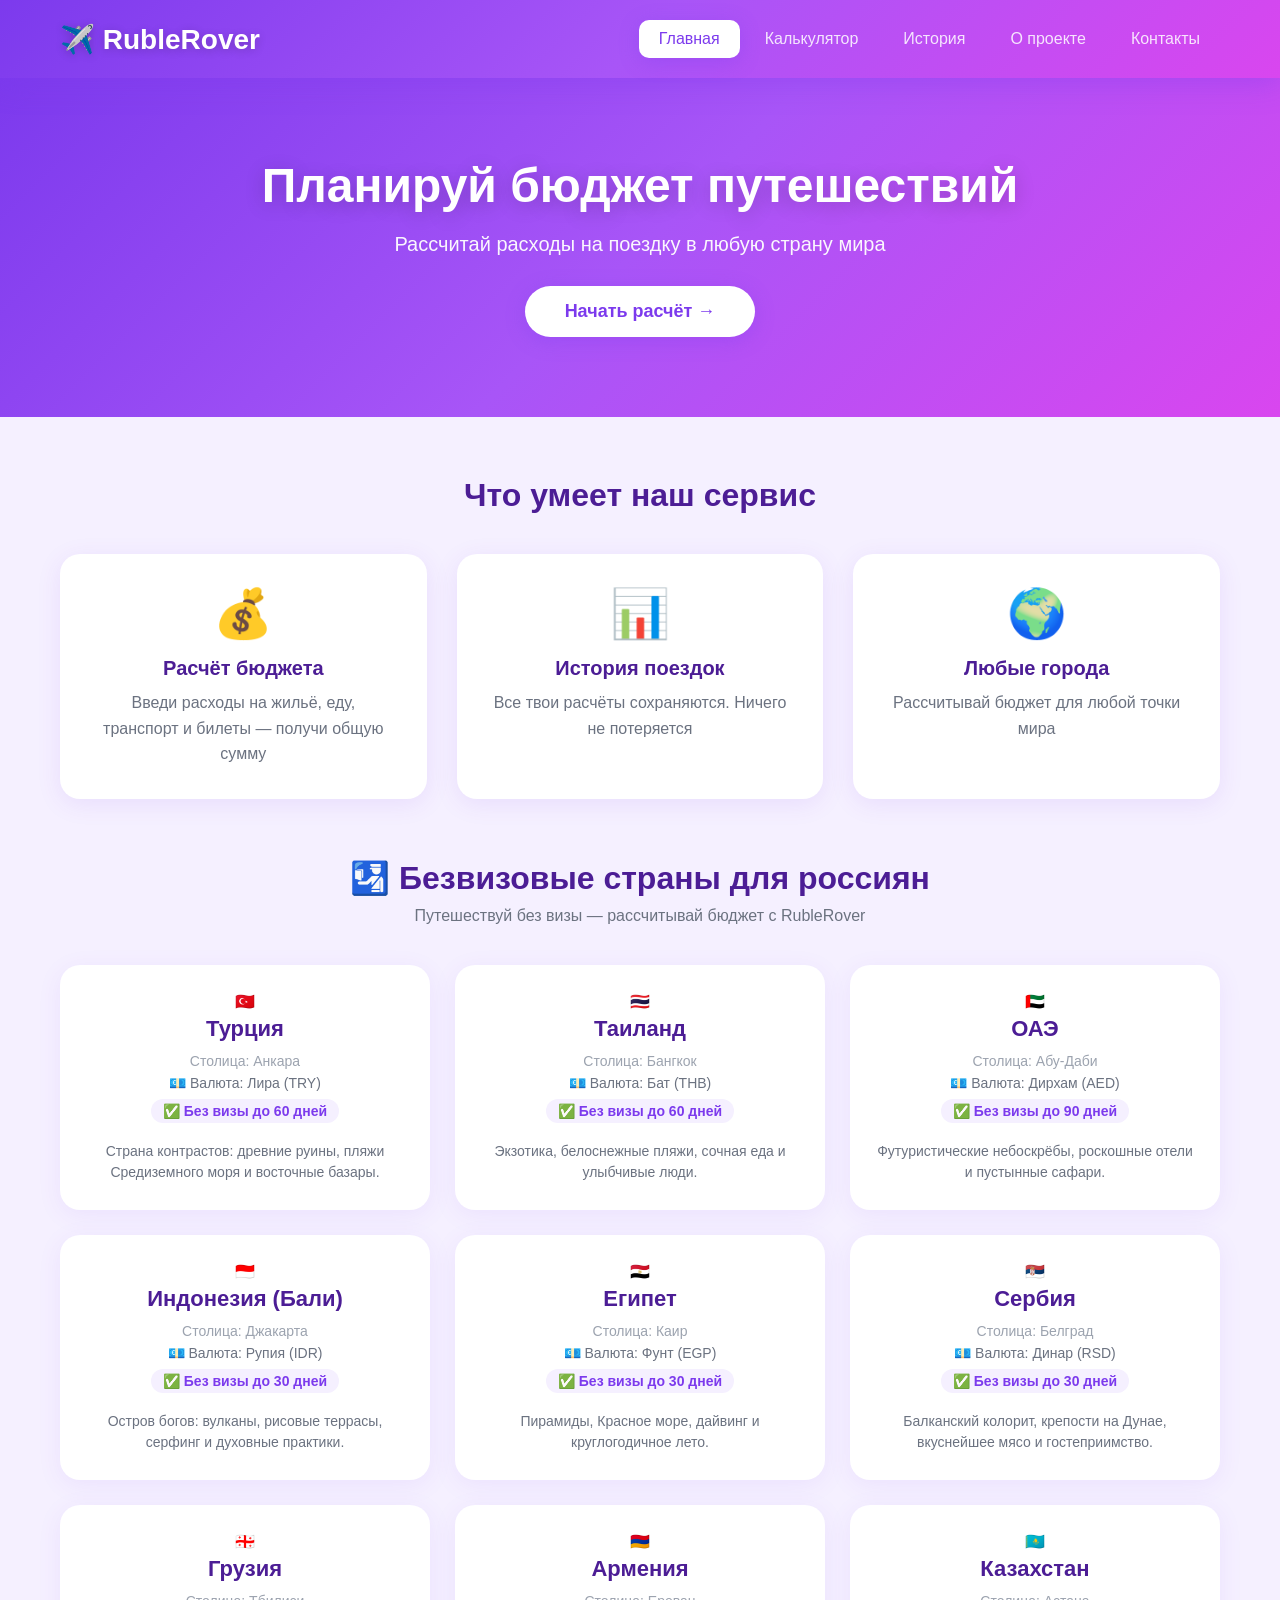
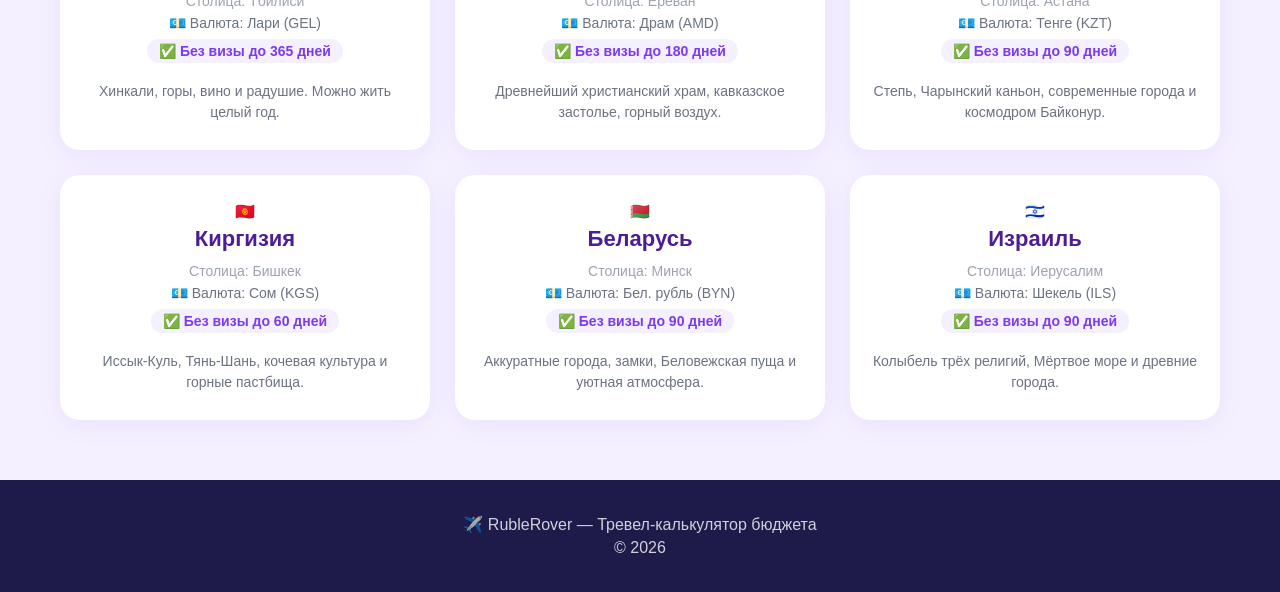
==== index.html @ 364b8bd5 "Add files via upload" ====
<!DOCTYPE html>
<html lang="ru">
<head>
    <!-- PWA -->
    <link rel="manifest" href="manifest.json">
    <meta name="theme-color" content="#7c3aed">
    <meta name="apple-mobile-web-app-capable" content="yes">
    <meta name="apple-mobile-web-app-status-bar-style" content="black-translucent">
    <link rel="apple-touch-icon" href="icon-192.png">
    <meta charset="UTF-8">
    <meta name="viewport" content="width=device-width, initial-scale=1.0">
    <title>RubleRover | Главная</title>
    <link rel="stylesheet" href="style.css">
</head>
<body>

    <!-- ===== ШАПКА ===== -->
    <header>
        <div class="header-content">
            <div class="logo">
                <h1>✈️ RubleRover</h1>
            </div>
            <nav>
                <a href="index.html" class="active">Главная</a>
                <a href="calculator.html">Калькулятор</a>
                <a href="history.html">История</a>
                <a href="about.html">О проекте</a>
                <a href="contacts.html">Контакты</a>
            </nav>
        </div>
    </header>

    <!-- ===== БАННЕР ===== -->
    <section class="banner">
        <div class="banner-content">
            <h1>Планируй бюджет путешествий</h1>
            <p>Рассчитай расходы на поездку в любую страну мира</p>
            <a href="calculator.html" class="btn-primary">Начать расчёт →</a>
        </div>
    </section>

    <!-- ===== ПРЕИМУЩЕСТВА ===== -->
    <section class="features">
        <h2>Что умеет наш сервис</h2>
        <div class="features-grid">
            <div class="feature-card">
                <div class="icon">💰</div>
                <h3>Расчёт бюджета</h3>
                <p>Введи расходы на жильё, еду, транспорт и билеты — получи общую сумму</p>
            </div>
            <div class="feature-card">
                <div class="icon">📊</div>
                <h3>История поездок</h3>
                <p>Все твои расчёты сохраняются. Ничего не потеряется</p>
            </div>
            <div class="feature-card">
                <div class="icon">🌍</div>
                <h3>Любые города</h3>
                <p>Рассчитывай бюджет для любой точки мира</p>
            </div>
        </div>
    </section>

    <!-- ===== БЕЗВИЗОВЫЕ СТРАНЫ ===== -->
    <section class="popular-countries">
        <h2>🛂 Безвизовые страны для россиян</h2>
        <p class="subtitle">Путешествуй без визы — рассчитывай бюджет с RubleRover</p>
        
        <div class="countries-grid">
            <!-- Турция -->
            <div class="country-card">
                <div class="country-flag">🇹🇷</div>
                <h3>Турция</h3>
                <p class="country-capital">Столица: Анкара</p>
                <p class="country-currency">💶 Валюта: Лира (TRY)</p>
                <p class="country-visa">✅ Без визы до 60 дней</p>
                <p class="country-desc">Страна контрастов: древние руины, пляжи Средиземного моря и восточные базары.</p>
            </div>

            <!-- Таиланд -->
            <div class="country-card">
                <div class="country-flag">🇹🇭</div>
                <h3>Таиланд</h3>
                <p class="country-capital">Столица: Бангкок</p>
                <p class="country-currency">💶 Валюта: Бат (THB)</p>
                <p class="country-visa">✅ Без визы до 60 дней</p>
                <p class="country-desc">Экзотика, белоснежные пляжи, сочная еда и улыбчивые люди.</p>
            </div>

            <!-- ОАЭ -->
            <div class="country-card">
                <div class="country-flag">🇦🇪</div>
                <h3>ОАЭ</h3>
                <p class="country-capital">Столица: Абу-Даби</p>
                <p class="country-currency">💶 Валюта: Дирхам (AED)</p>
                <p class="country-visa">✅ Без визы до 90 дней</p>
                <p class="country-desc">Футуристические небоскрёбы, роскошные отели и пустынные сафари.</p>
            </div>

            <!-- Индонезия -->
            <div class="country-card">
                <div class="country-flag">🇮🇩</div>
                <h3>Индонезия (Бали)</h3>
                <p class="country-capital">Столица: Джакарта</p>
                <p class="country-currency">💶 Валюта: Рупия (IDR)</p>
                <p class="country-visa">✅ Без визы до 30 дней</p>
                <p class="country-desc">Остров богов: вулканы, рисовые террасы, серфинг и духовные практики.</p>
            </div>

            <!-- Египет -->
            <div class="country-card">
                <div class="country-flag">🇪🇬</div>
                <h3>Египет</h3>
                <p class="country-capital">Столица: Каир</p>
                <p class="country-currency">💶 Валюта: Фунт (EGP)</p>
                <p class="country-visa">✅ Без визы до 30 дней</p>
                <p class="country-desc">Пирамиды, Красное море, дайвинг и круглогодичное лето.</p>
            </div>

            <!-- Сербия -->
            <div class="country-card">
                <div class="country-flag">🇷🇸</div>
                <h3>Сербия</h3>
                <p class="country-capital">Столица: Белград</p>
                <p class="country-currency">💶 Валюта: Динар (RSD)</p>
                <p class="country-visa">✅ Без визы до 30 дней</p>
                <p class="country-desc">Балканский колорит, крепости на Дунае, вкуснейшее мясо и гостеприимство.</p>
            </div>

            <!-- Грузия -->
            <div class="country-card">
                <div class="country-flag">🇬🇪</div>
                <h3>Грузия</h3>
                <p class="country-capital">Столица: Тбилиси</p>
                <p class="country-currency">💶 Валюта: Лари (GEL)</p>
                <p class="country-visa">✅ Без визы до 365 дней</p>
                <p class="country-desc">Хинкали, горы, вино и радушие. Можно жить целый год.</p>
            </div>

            <!-- Армения -->
            <div class="country-card">
                <div class="country-flag">🇦🇲</div>
                <h3>Армения</h3>
                <p class="country-capital">Столица: Ереван</p>
                <p class="country-currency">💶 Валюта: Драм (AMD)</p>
                <p class="country-visa">✅ Без визы до 180 дней</p>
                <p class="country-desc">Древнейший христианский храм, кавказское застолье, горный воздух.</p>
            </div>

            <!-- Казахстан -->
            <div class="country-card">
                <div class="country-flag">🇰🇿</div>
                <h3>Казахстан</h3>
                <p class="country-capital">Столица: Астана</p>
                <p class="country-currency">💶 Валюта: Тенге (KZT)</p>
                <p class="country-visa">✅ Без визы до 90 дней</p>
                <p class="country-desc">Степь, Чарынский каньон, современные города и космодром Байконур.</p>
            </div>

            <!-- Киргизия -->
            <div class="country-card">
                <div class="country-flag">🇰🇬</div>
                <h3>Киргизия</h3>
                <p class="country-capital">Столица: Бишкек</p>
                <p class="country-currency">💶 Валюта: Сом (KGS)</p>
                <p class="country-visa">✅ Без визы до 60 дней</p>
                <p class="country-desc">Иссык-Куль, Тянь-Шань, кочевая культура и горные пастбища.</p>
            </div>

            <!-- Беларусь -->
            <div class="country-card">
                <div class="country-flag">🇧🇾</div>
                <h3>Беларусь</h3>
                <p class="country-capital">Столица: Минск</p>
                <p class="country-currency">💶 Валюта: Бел. рубль (BYN)</p>
                <p class="country-visa">✅ Без визы до 90 дней</p>
                <p class="country-desc">Аккуратные города, замки, Беловежская пуща и уютная атмосфера.</p>
            </div>

            <!-- Израиль -->
            <div class="country-card">
                <div class="country-flag">🇮🇱</div>
                <h3>Израиль</h3>
                <p class="country-capital">Столица: Иерусалим</p>
                <p class="country-currency">💶 Валюта: Шекель (ILS)</p>
                <p class="country-visa">✅ Без визы до 90 дней</p>
                <p class="country-desc">Колыбель трёх религий, Мёртвое море и древние города.</p>
            </div>
        </div>
    </section>

    <!-- ===== ПОДВАЛ ===== -->
    <footer>
        <div class="footer-content">
            <p>✈️ RubleRover — Тревел-калькулятор бюджета</p>
            <p>© 2026</p>
        </div>
    </footer>

<!-- ===== ПОДКЛЮЧЕНИЕ SERVICE WORKER ===== -->
<script>
    if ('serviceWorker' in navigator) {
        window.addEventListener('load', () => {
            navigator.serviceWorker.register('/sw.js')
                .then((registration) => {
                    console.log('✅ Service Worker зарегистрирован:', registration);
                })
                .catch((error) => {
                    console.log('❌ Ошибка регистрации Service Worker:', error);
                });
        });
    }
</script>

</body>
</html>
---- style.css ----
/* ===== ОБЩИЕ СТИЛИ ===== */
* {
    margin: 0;
    padding: 0;
    box-sizing: border-box;
}

body {
    font-family: 'Segoe UI', Arial, sans-serif;
    background: #f5f0ff;
    min-height: 100vh;
    display: flex;
    flex-direction: column;
}

/* ===== ШАПКА ===== */
header {
    background: linear-gradient(135deg, #7c3aed 0%, #a855f7 50%, #d946ef 100%);
    padding: 20px 0;
    box-shadow: 0 4px 30px rgba(124, 58, 237, 0.4);
    position: sticky;
    top: 0;
    z-index: 100;
}

.header-content {
    max-width: 1200px;
    margin: 0 auto;
    padding: 0 20px;
    display: flex;
    justify-content: space-between;
    align-items: center;
    flex-wrap: wrap;
}

.logo h1 {
    color: white;
    font-size: 28px;
    text-shadow: 0 2px 10px rgba(0, 0, 0, 0.2);
}

nav {
    display: flex;
    gap: 5px;
    flex-wrap: wrap;
}

nav a {
    color: rgba(255, 255, 255, 0.85);
    text-decoration: none;
    padding: 10px 20px;
    border-radius: 10px;
    transition: all 0.3s;
    font-weight: 500;
}

nav a:hover {
    background: rgba(255, 255, 255, 0.25);
    color: white;
    transform: translateY(-2px);
    box-shadow: 0 4px 15px rgba(255, 255, 255, 0.15);
}

nav a.active {
    background: white;
    color: #7c3aed;
    box-shadow: 0 4px 20px rgba(124, 58, 237, 0.3);
}

/* ===== БАННЕР ===== */
.banner {
    background: linear-gradient(135deg, #7c3aed 0%, #a855f7 50%, #d946ef 100%);
    padding: 80px 20px;
    text-align: center;
    color: white;
}

.banner-content {
    max-width: 800px;
    margin: 0 auto;
}

.banner h1 {
    font-size: 48px;
    margin-bottom: 20px;
    text-shadow: 0 4px 20px rgba(0, 0, 0, 0.2);
}

.banner p {
    font-size: 20px;
    margin-bottom: 30px;
    opacity: 0.95;
}

.btn-primary {
    background: white;
    color: #7c3aed;
    padding: 15px 40px;
    border-radius: 50px;
    text-decoration: none;
    font-size: 18px;
    font-weight: bold;
    transition: all 0.3s;
    display: inline-block;
    box-shadow: 0 4px 20px rgba(124, 58, 237, 0.3);
}

.btn-primary:hover {
    transform: scale(1.05);
    box-shadow: 0 10px 40px rgba(124, 58, 237, 0.5);
}

/* ===== ПРЕИМУЩЕСТВА ===== */
.features {
    max-width: 1200px;
    margin: 60px auto;
    padding: 0 20px;
}

.features h2 {
    text-align: center;
    font-size: 32px;
    color: #4c1d95;
    margin-bottom: 40px;
}

.features-grid {
    display: grid;
    grid-template-columns: repeat(3, 1fr);
    gap: 30px;
}

.feature-card {
    background: white;
    padding: 30px;
    border-radius: 20px;
    text-align: center;
    box-shadow: 0 5px 25px rgba(124, 58, 237, 0.1);
    transition: all 0.3s;
    border: 2px solid transparent;
}

.feature-card:hover {
    transform: translateY(-10px);
    box-shadow: 0 20px 50px rgba(124, 58, 237, 0.2);
    border-color: #a855f7;
}

.feature-card .icon {
    font-size: 48px;
    margin-bottom: 15px;
}

.feature-card h3 {
    font-size: 20px;
    color: #4c1d95;
    margin-bottom: 10px;
}

.feature-card p {
    color: #6b7280;
    line-height: 1.6;
}

/* ===== СТРАНЫ ===== */
.popular-countries {
    max-width: 1200px;
    margin: 0 auto 60px;
    padding: 0 20px;
}

.popular-countries h2 {
    text-align: center;
    font-size: 32px;
    color: #4c1d95;
    margin-bottom: 10px;
}

.popular-countries .subtitle {
    text-align: center;
    color: #6b7280;
    margin-bottom: 40px;
    font-size: 16px;
}

.countries-grid {
    display: grid;
    grid-template-columns: repeat(3, 1fr);
    gap: 25px;
}

.country-card {
    background: white;
    padding: 25px 20px;
    border-radius: 20px;
    text-align: center;
    box-shadow: 0 5px 25px rgba(124, 58, 237, 0.08);
    transition: all 0.3s;
    border: 2px solid transparent;
    display: flex;
    flex-direction: column;
    align-items: center;
}

.country-card:hover {
    transform: translateY(-8px);
    box-shadow: 0 20px 50px rgba(124, 58, 237, 0.15);
    border-color: #a855f7;
}

.country-flag-text {
    font-size: 28px;
    font-weight: bold;
    color: #4c1d95;
    background: #f0e6ff;
    padding: 12px 20px;
    border-radius: 15px;
    display: inline-block;
    margin-bottom: 10px;
    border: 2px solid #a855f7;
    width: 100%;
    text-align: center;
    box-sizing: border-box;
}

.country-card h3 {
    font-size: 22px;
    color: #4c1d95;
    margin: 5px 0 8px;
}

.country-card .country-capital {
    color: #9ca3af;
    font-size: 14px;
    margin: 3px 0;
}

.country-card .country-currency {
    color: #6b7280;
    font-size: 14px;
    margin: 3px 0;
    font-weight: 500;
}

.country-card .country-visa {
    color: #7c3aed;
    font-size: 14px;
    margin: 5px 0 10px;
    font-weight: bold;
    background: #f5f0ff;
    padding: 4px 12px;
    border-radius: 20px;
    display: inline-block;
    width: fit-content;
}

.country-card .country-desc {
    color: #6b7280;
    font-size: 14px;
    line-height: 1.5;
    margin-top: 8px;
}

/* ===== КОНТЕЙНЕР ДЛЯ СТРАНИЦ ===== */
.container {
    max-width: 800px;
    margin: 40px auto;
    padding: 40px;
    background: white;
    border-radius: 20px;
    box-shadow: 0 10px 50px rgba(124, 58, 237, 0.1);
    flex: 1;
}

.container h1 {
    color: #4c1d95;
    text-align: center;
    margin-bottom: 10px;
}

.container .subtitle {
    text-align: center;
    color: #6b7280;
    margin-bottom: 30px;
}

/* ===== ФОРМЫ ===== */
.form-group {
    margin-bottom: 20px;
}

label {
    display: block;
    font-weight: bold;
    color: #4c1d95;
    margin-bottom: 5px;
}

input, textarea {
    width: 100%;
    padding: 12px;
    border: 2px solid #e5e7eb;
    border-radius: 10px;
    font-size: 16px;
    transition: border 0.3s;
    font-family: inherit;
}

input:focus, textarea:focus {
    border-color: #7c3aed;
    outline: none;
    box-shadow: 0 0 0 4px rgba(124, 58, 237, 0.1);
}

textarea {
    resize: vertical;
}

.btn {
    background: linear-gradient(135deg, #7c3aed 0%, #a855f7 100%);
    color: white;
    padding: 15px 40px;
    border: none;
    border-radius: 10px;
    font-size: 18px;
    cursor: pointer;
    width: 100%;
    transition: all 0.3s;
    box-shadow: 0 4px 20px rgba(124, 58, 237, 0.3);
}

.btn:hover {
    transform: scale(1.02);
    box-shadow: 0 8px 30px rgba(124, 58, 237, 0.4);
}

/* ===== КНОПКИ ВТОРИЧНЫЕ ===== */
.btn-secondary {
    background: linear-gradient(135deg, #7c3aed 0%, #a855f7 100%);
    color: white;
    padding: 12px 30px;
    border-radius: 50px;
    text-decoration: none;
    display: inline-block;
    transition: all 0.3s;
    box-shadow: 0 4px 20px rgba(124, 58, 237, 0.3);
}

.btn-secondary:hover {
    transform: scale(1.05);
    box-shadow: 0 8px 30px rgba(124, 58, 237, 0.4);
}

.center-link {
    text-align: center;
}

/* ===== РЕЗУЛЬТАТ ===== */
.result-box {
    background: #f5f0ff;
    padding: 25px;
    border-radius: 15px;
}

.result-box h3 {
    text-align: center;
    color: #4c1d95;
    margin-bottom: 15px;
}

.result-item {
    display: flex;
    justify-content: space-between;
    padding: 10px 0;
    border-bottom: 1px solid #e5e7eb;
}

.result-item.total {
    font-size: 20px;
    font-weight: bold;
    color: #7c3aed;
    border-bottom: 3px solid #7c3aed;
    padding-top: 15px;
    margin-top: 5px;
}

/* ===== ТАБЛИЦА ИСТОРИИ ===== */
.table {
    width: 100%;
    border-collapse: collapse;
    margin-top: 10px;
    font-size: 15px;
}

.table th {
    background: linear-gradient(135deg, #7c3aed 0%, #a855f7 100%);
    color: white;
    padding: 12px;
    text-align: left;
}

.table td {
    padding: 12px;
    border-bottom: 1px solid #e5e7eb;
}

.table tr:hover {
    background: #f5f0ff;
}

/* ===== СТРАНИЦА "О ПРОЕКТЕ" ===== */
.about-content {
    line-height: 1.8;
}

.about-content h2 {
    color: #7c3aed;
    margin: 25px 0 10px;
}

.about-content p {
    color: #4b5563;
}

.about-content ul, .about-content ol {
    padding-left: 25px;
    color: #4b5563;
}

.about-content li {
    margin: 8px 0;
}

/* ===== ПОДВАЛ ===== */
footer {
    background: #1e1b4b;
    color: white;
    padding: 30px 20px;
    text-align: center;
    margin-top: auto;
}

footer p {
    margin: 5px 0;
    opacity: 0.8;
}

/* ===== АДАПТИВНОСТЬ ===== */
@media (max-width: 992px) {
    .countries-grid {
        grid-template-columns: repeat(2, 1fr);
    }
}

@media (max-width: 768px) {
    .header-content {
        flex-direction: column;
        gap: 15px;
    }
    
    nav a {
        padding: 8px 12px;
        font-size: 13px;
    }
    
    .banner h1 {
        font-size: 28px;
    }
    
    .banner p {
        font-size: 16px;
    }
    
    .features-grid {
        grid-template-columns: 1fr;
    }
    
    .countries-grid {
        grid-template-columns: 1fr;
    }
    
    .container {
        margin: 15px;
        padding: 20px;
    }
    
    .table {
        font-size: 13px;
    }
    
    .table th, .table td {
        padding: 8px;
    }
}

@media (max-width: 480px) {
    .countries-grid {
        grid-template-columns: 1fr;
    }
}
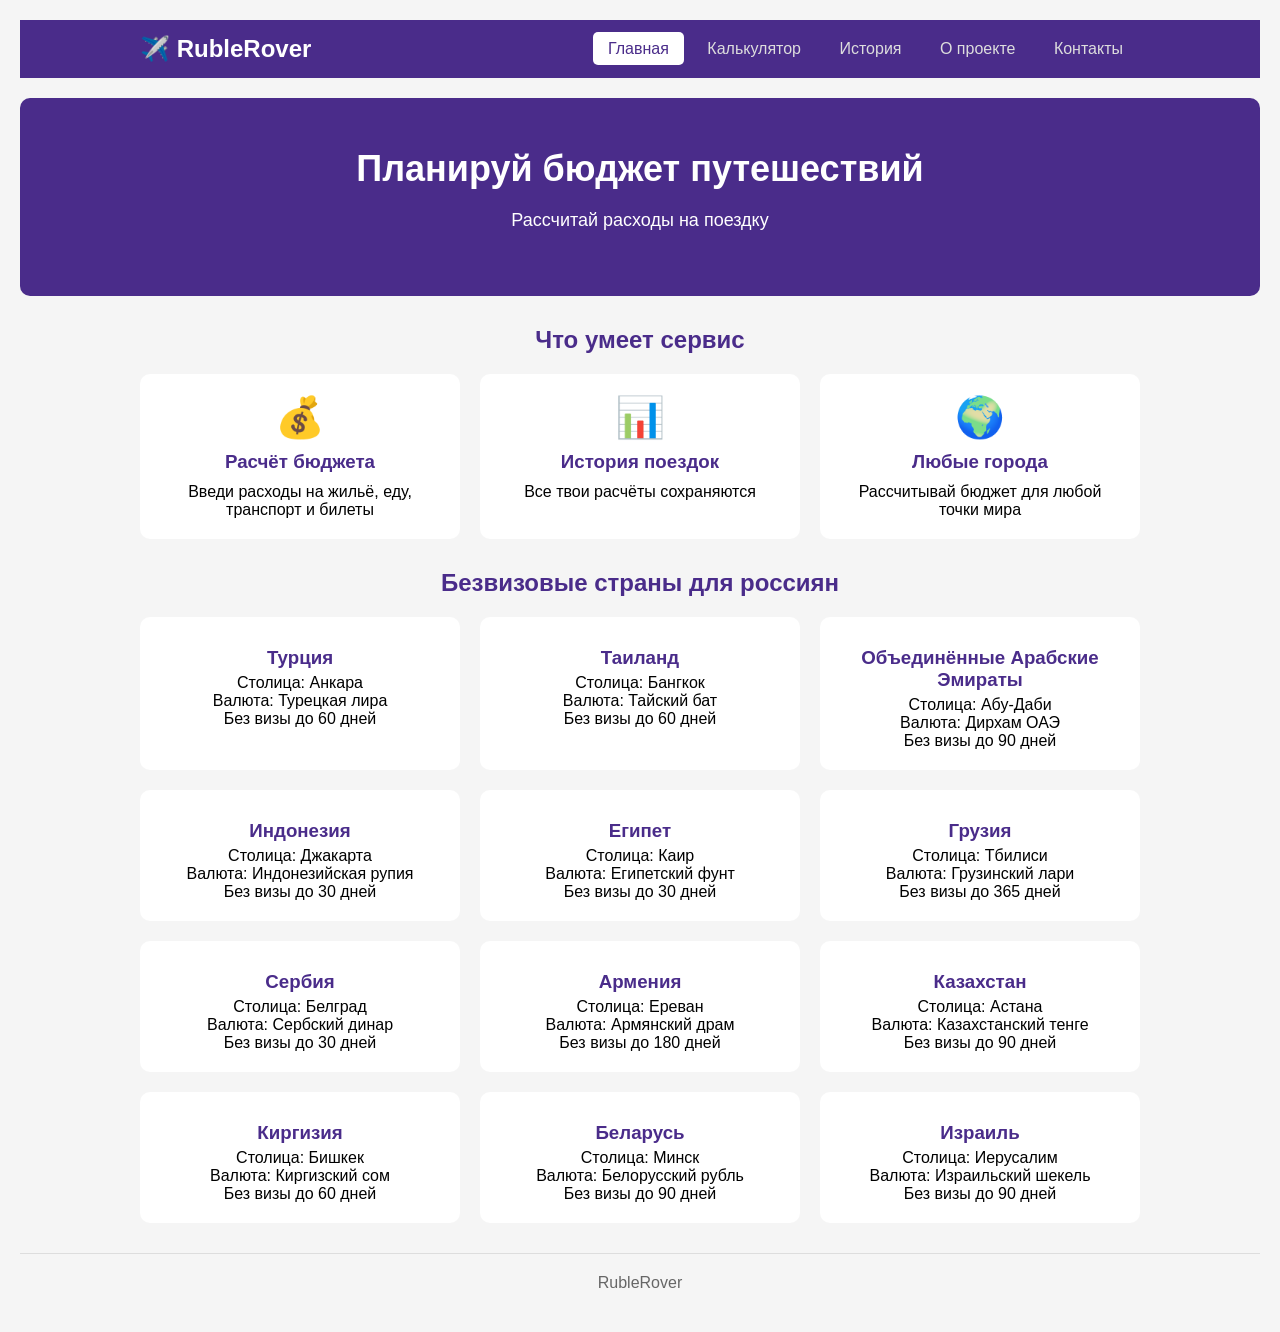
==== commit 1f9fd57b: "Add files via upload" ====
--- a/index.html
+++ b/index.html
@@ -1,25 +1,15 @@
 <!DOCTYPE html>
 <html lang="ru">
 <head>
-    <!-- PWA -->
-    <link rel="manifest" href="manifest.json">
-    <meta name="theme-color" content="#7c3aed">
-    <meta name="apple-mobile-web-app-capable" content="yes">
-    <meta name="apple-mobile-web-app-status-bar-style" content="black-translucent">
-    <link rel="apple-touch-icon" href="icon-192.png">
     <meta charset="UTF-8">
     <meta name="viewport" content="width=device-width, initial-scale=1.0">
     <title>RubleRover | Главная</title>
     <link rel="stylesheet" href="style.css">
 </head>
 <body>
-
-    <!-- ===== ШАПКА ===== -->
     <header>
         <div class="header-content">
-            <div class="logo">
-                <h1>✈️ RubleRover</h1>
-            </div>
+            <div class="logo">✈️ RubleRover</div>
             <nav>
                 <a href="index.html" class="active">Главная</a>
                 <a href="calculator.html">Калькулятор</a>
@@ -30,28 +20,23 @@
         </div>
     </header>
 
-    <!-- ===== БАННЕР ===== -->
-    <section class="banner">
-        <div class="banner-content">
-            <h1>Планируй бюджет путешествий</h1>
-            <p>Рассчитай расходы на поездку в любую страну мира</p>
-            <a href="calculator.html" class="btn-primary">Начать расчёт →</a>
-        </div>
-    </section>
+    <div class="banner">
+        <h1>Планируй бюджет путешествий</h1>
+        <p>Рассчитай расходы на поездку</p>
+    </div>
 
-    <!-- ===== ПРЕИМУЩЕСТВА ===== -->
-    <section class="features">
-        <h2>Что умеет наш сервис</h2>
+    <div class="features">
+        <h2>Что умеет сервис</h2>
         <div class="features-grid">
             <div class="feature-card">
                 <div class="icon">💰</div>
                 <h3>Расчёт бюджета</h3>
-                <p>Введи расходы на жильё, еду, транспорт и билеты — получи общую сумму</p>
+                <p>Введи расходы на жильё, еду, транспорт и билеты</p>
             </div>
             <div class="feature-card">
                 <div class="icon">📊</div>
                 <h3>История поездок</h3>
-                <p>Все твои расчёты сохраняются. Ничего не потеряется</p>
+                <p>Все твои расчёты сохраняются</p>
             </div>
             <div class="feature-card">
                 <div class="icon">🌍</div>
@@ -59,158 +44,88 @@
                 <p>Рассчитывай бюджет для любой точки мира</p>
             </div>
         </div>
-    </section>
+    </div>
 
-    <!-- ===== БЕЗВИЗОВЫЕ СТРАНЫ ===== -->
-    <section class="popular-countries">
-        <h2>🛂 Безвизовые страны для россиян</h2>
-        <p class="subtitle">Путешествуй без визы — рассчитывай бюджет с RubleRover</p>
-        
+    <div class="countries">
+        <h2>Безвизовые страны для россиян</h2>
         <div class="countries-grid">
-            <!-- Турция -->
             <div class="country-card">
-                <div class="country-flag">🇹🇷</div>
                 <h3>Турция</h3>
-                <p class="country-capital">Столица: Анкара</p>
-                <p class="country-currency">💶 Валюта: Лира (TRY)</p>
-                <p class="country-visa">✅ Без визы до 60 дней</p>
-                <p class="country-desc">Страна контрастов: древние руины, пляжи Средиземного моря и восточные базары.</p>
+                <p>Столица: Анкара</p>
+                <p>Валюта: Турецкая лира</p>
+                <p>Без визы до 60 дней</p>
             </div>
-
-            <!-- Таиланд -->
             <div class="country-card">
-                <div class="country-flag">🇹🇭</div>
                 <h3>Таиланд</h3>
-                <p class="country-capital">Столица: Бангкок</p>
-                <p class="country-currency">💶 Валюта: Бат (THB)</p>
-                <p class="country-visa">✅ Без визы до 60 дней</p>
-                <p class="country-desc">Экзотика, белоснежные пляжи, сочная еда и улыбчивые люди.</p>
+                <p>Столица: Бангкок</p>
+                <p>Валюта: Тайский бат</p>
+                <p>Без визы до 60 дней</p>
             </div>
-
-            <!-- ОАЭ -->
             <div class="country-card">
-                <div class="country-flag">🇦🇪</div>
-                <h3>ОАЭ</h3>
-                <p class="country-capital">Столица: Абу-Даби</p>
-                <p class="country-currency">💶 Валюта: Дирхам (AED)</p>
-                <p class="country-visa">✅ Без визы до 90 дней</p>
-                <p class="country-desc">Футуристические небоскрёбы, роскошные отели и пустынные сафари.</p>
+                <h3>Объединённые Арабские Эмираты</h3>
+                <p>Столица: Абу-Даби</p>
+                <p>Валюта: Дирхам ОАЭ</p>
+                <p>Без визы до 90 дней</p>
             </div>
-
-            <!-- Индонезия -->
             <div class="country-card">
-                <div class="country-flag">🇮🇩</div>
-                <h3>Индонезия (Бали)</h3>
-                <p class="country-capital">Столица: Джакарта</p>
-                <p class="country-currency">💶 Валюта: Рупия (IDR)</p>
-                <p class="country-visa">✅ Без визы до 30 дней</p>
-                <p class="country-desc">Остров богов: вулканы, рисовые террасы, серфинг и духовные практики.</p>
+                <h3>Индонезия</h3>
+                <p>Столица: Джакарта</p>
+                <p>Валюта: Индонезийская рупия</p>
+                <p>Без визы до 30 дней</p>
             </div>
-
-            <!-- Египет -->
             <div class="country-card">
-                <div class="country-flag">🇪🇬</div>
                 <h3>Египет</h3>
-                <p class="country-capital">Столица: Каир</p>
-                <p class="country-currency">💶 Валюта: Фунт (EGP)</p>
-                <p class="country-visa">✅ Без визы до 30 дней</p>
-                <p class="country-desc">Пирамиды, Красное море, дайвинг и круглогодичное лето.</p>
+                <p>Столица: Каир</p>
+                <p>Валюта: Египетский фунт</p>
+                <p>Без визы до 30 дней</p>
             </div>
-
-            <!-- Сербия -->
             <div class="country-card">
-                <div class="country-flag">🇷🇸</div>
+                <h3>Грузия</h3>
+                <p>Столица: Тбилиси</p>
+                <p>Валюта: Грузинский лари</p>
+                <p>Без визы до 365 дней</p>
+            </div>
+            <div class="country-card">
                 <h3>Сербия</h3>
-                <p class="country-capital">Столица: Белград</p>
-                <p class="country-currency">💶 Валюта: Динар (RSD)</p>
-                <p class="country-visa">✅ Без визы до 30 дней</p>
-                <p class="country-desc">Балканский колорит, крепости на Дунае, вкуснейшее мясо и гостеприимство.</p>
+                <p>Столица: Белград</p>
+                <p>Валюта: Сербский динар</p>
+                <p>Без визы до 30 дней</p>
             </div>
-
-            <!-- Грузия -->
             <div class="country-card">
-                <div class="country-flag">🇬🇪</div>
-                <h3>Грузия</h3>
-                <p class="country-capital">Столица: Тбилиси</p>
-                <p class="country-currency">💶 Валюта: Лари (GEL)</p>
-                <p class="country-visa">✅ Без визы до 365 дней</p>
-                <p class="country-desc">Хинкали, горы, вино и радушие. Можно жить целый год.</p>
+                <h3>Армения</h3>
+                <p>Столица: Ереван</p>
+                <p>Валюта: Армянский драм</p>
+                <p>Без визы до 180 дней</p>
             </div>
-
-            <!-- Армения -->
             <div class="country-card">
-                <div class="country-flag">🇦🇲</div>
-                <h3>Армения</h3>
-                <p class="country-capital">Столица: Ереван</p>
-                <p class="country-currency">💶 Валюта: Драм (AMD)</p>
-                <p class="country-visa">✅ Без визы до 180 дней</p>
-                <p class="country-desc">Древнейший христианский храм, кавказское застолье, горный воздух.</p>
+                <h3>Казахстан</h3>
+                <p>Столица: Астана</p>
+                <p>Валюта: Казахстанский тенге</p>
+                <p>Без визы до 90 дней</p>
             </div>
-
-            <!-- Казахстан -->
             <div class="country-card">
-                <div class="country-flag">🇰🇿</div>
-                <h3>Казахстан</h3>
-                <p class="country-capital">Столица: Астана</p>
-                <p class="country-currency">💶 Валюта: Тенге (KZT)</p>
-                <p class="country-visa">✅ Без визы до 90 дней</p>
-                <p class="country-desc">Степь, Чарынский каньон, современные города и космодром Байконур.</p>
+                <h3>Киргизия</h3>
+                <p>Столица: Бишкек</p>
+                <p>Валюта: Киргизский сом</p>
+                <p>Без визы до 60 дней</p>
             </div>
-
-            <!-- Киргизия -->
             <div class="country-card">
-                <div class="country-flag">🇰🇬</div>
-                <h3>Киргизия</h3>
-                <p class="country-capital">Столица: Бишкек</p>
-                <p class="country-currency">💶 Валюта: Сом (KGS)</p>
-                <p class="country-visa">✅ Без визы до 60 дней</p>
-                <p class="country-desc">Иссык-Куль, Тянь-Шань, кочевая культура и горные пастбища.</p>
+                <h3>Беларусь</h3>
+                <p>Столица: Минск</p>
+                <p>Валюта: Белорусский рубль</p>
+                <p>Без визы до 90 дней</p>
             </div>
-
-            <!-- Беларусь -->
             <div class="country-card">
-                <div class="country-flag">🇧🇾</div>
-                <h3>Беларусь</h3>
-                <p class="country-capital">Столица: Минск</p>
-                <p class="country-currency">💶 Валюта: Бел. рубль (BYN)</p>
-                <p class="country-visa">✅ Без визы до 90 дней</p>
-                <p class="country-desc">Аккуратные города, замки, Беловежская пуща и уютная атмосфера.</p>
-            </div>
-
-            <!-- Израиль -->
-            <div class="country-card">
-                <div class="country-flag">🇮🇱</div>
                 <h3>Израиль</h3>
-                <p class="country-capital">Столица: Иерусалим</p>
-                <p class="country-currency">💶 Валюта: Шекель (ILS)</p>
-                <p class="country-visa">✅ Без визы до 90 дней</p>
-                <p class="country-desc">Колыбель трёх религий, Мёртвое море и древние города.</p>
+                <p>Столица: Иерусалим</p>
+                <p>Валюта: Израильский шекель</p>
+                <p>Без визы до 90 дней</p>
             </div>
         </div>
-    </section>
+    </div>
 
-    <!-- ===== ПОДВАЛ ===== -->
     <footer>
-        <div class="footer-content">
-            <p>✈️ RubleRover — Тревел-калькулятор бюджета</p>
-            <p>© 2026</p>
-        </div>
+        <p> RubleRover</p>
     </footer>
-
-<!-- ===== ПОДКЛЮЧЕНИЕ SERVICE WORKER ===== -->
-<script>
-    if ('serviceWorker' in navigator) {
-        window.addEventListener('load', () => {
-            navigator.serviceWorker.register('/sw.js')
-                .then((registration) => {
-                    console.log('✅ Service Worker зарегистрирован:', registration);
-                })
-                .catch((error) => {
-                    console.log('❌ Ошибка регистрации Service Worker:', error);
-                });
-        });
-    }
-</script>
-
 </body>
-</html>+</html>
--- a/style.css
+++ b/style.css
@@ -1,4 +1,4 @@
-/* ===== ОБЩИЕ СТИЛИ ===== */
+/* Общие стили */
 * {
     margin: 0;
     padding: 0;
@@ -6,495 +6,262 @@
 }
 
 body {
-    font-family: 'Segoe UI', Arial, sans-serif;
-    background: #f5f0ff;
-    min-height: 100vh;
-    display: flex;
-    flex-direction: column;
-}
-
-/* ===== ШАПКА ===== */
+    font-family: Arial, sans-serif;
+    background: #f5f5f5;
+    padding: 20px;
+}
+
+/* Шапка */
 header {
-    background: linear-gradient(135deg, #7c3aed 0%, #a855f7 50%, #d946ef 100%);
-    padding: 20px 0;
-    box-shadow: 0 4px 30px rgba(124, 58, 237, 0.4);
-    position: sticky;
-    top: 0;
-    z-index: 100;
+    background: #4a2c8a;
+    padding: 15px 20px;
+    margin-bottom: 20px;
 }
 
 .header-content {
-    max-width: 1200px;
+    max-width: 1000px;
     margin: 0 auto;
-    padding: 0 20px;
     display: flex;
     justify-content: space-between;
     align-items: center;
-    flex-wrap: wrap;
-}
-
-.logo h1 {
-    color: white;
-    font-size: 28px;
-    text-shadow: 0 2px 10px rgba(0, 0, 0, 0.2);
-}
-
-nav {
-    display: flex;
-    gap: 5px;
-    flex-wrap: wrap;
+}
+
+.logo {
+    color: white;
+    font-size: 24px;
+    font-weight: bold;
 }
 
 nav a {
-    color: rgba(255, 255, 255, 0.85);
+    color: #ddd;
     text-decoration: none;
-    padding: 10px 20px;
-    border-radius: 10px;
-    transition: all 0.3s;
-    font-weight: 500;
+    padding: 8px 15px;
+    margin: 0 2px;
+}
+
+nav a.active {
+    background: white;
+    color: #4a2c8a;
+    border-radius: 5px;
 }
 
 nav a:hover {
-    background: rgba(255, 255, 255, 0.25);
-    color: white;
-    transform: translateY(-2px);
-    box-shadow: 0 4px 15px rgba(255, 255, 255, 0.15);
-}
-
-nav a.active {
-    background: white;
-    color: #7c3aed;
-    box-shadow: 0 4px 20px rgba(124, 58, 237, 0.3);
-}
-
-/* ===== БАННЕР ===== */
-.banner {
-    background: linear-gradient(135deg, #7c3aed 0%, #a855f7 50%, #d946ef 100%);
-    padding: 80px 20px;
-    text-align: center;
-    color: white;
-}
-
-.banner-content {
+    background: #6b4ab0;
+    color: white;
+    border-radius: 5px;
+}
+
+/* Контейнер */
+.container {
     max-width: 800px;
     margin: 0 auto;
+    background: white;
+    padding: 30px;
+    border-radius: 10px;
+}
+
+h1 {
+    color: #4a2c8a;
+    margin-bottom: 20px;
+}
+
+h2 {
+    color: #4a2c8a;
+    margin: 20px 0 10px;
+}
+
+/* Формы */
+.form-group {
+    margin-bottom: 15px;
+}
+
+.form-group label {
+    display: block;
+    font-weight: bold;
+    margin-bottom: 5px;
+}
+
+.form-group input,
+.form-group textarea {
+    width: 100%;
+    padding: 10px;
+    border: 1px solid #ccc;
+    border-radius: 5px;
+    font-size: 16px;
+}
+
+.btn {
+    background: #4a2c8a;
+    color: white;
+    padding: 10px 30px;
+    border: none;
+    border-radius: 5px;
+    cursor: pointer;
+    font-size: 16px;
+    text-decoration: none;
+    display: inline-block;
+}
+
+.btn:hover {
+    background: #371f6b;
+}
+
+/* Результат */
+.result-item {
+    display: flex;
+    justify-content: space-between;
+    padding: 8px 0;
+    border-bottom: 1px solid #eee;
+}
+
+.result-item.total {
+    font-weight: bold;
+    font-size: 18px;
+    border-bottom: 2px solid #4a2c8a;
+    padding-top: 10px;
+}
+
+/* Таблица */
+table {
+    width: 100%;
+    border-collapse: collapse;
+    margin: 15px 0;
+}
+
+th {
+    background: #4a2c8a;
+    color: white;
+    padding: 10px;
+    text-align: left;
+}
+
+td {
+    padding: 10px;
+    border-bottom: 1px solid #ddd;
+}
+
+tr:hover td {
+    background: #f0edf7;
+}
+
+/* Баннер */
+.banner {
+    background: #4a2c8a;
+    color: white;
+    padding: 50px 20px;
+    text-align: center;
+    border-radius: 10px;
+    margin-bottom: 30px;
 }
 
 .banner h1 {
-    font-size: 48px;
-    margin-bottom: 20px;
-    text-shadow: 0 4px 20px rgba(0, 0, 0, 0.2);
+    color: white;
+    font-size: 36px;
 }
 
 .banner p {
-    font-size: 20px;
-    margin-bottom: 30px;
-    opacity: 0.95;
-}
-
-.btn-primary {
-    background: white;
-    color: #7c3aed;
-    padding: 15px 40px;
-    border-radius: 50px;
-    text-decoration: none;
     font-size: 18px;
-    font-weight: bold;
-    transition: all 0.3s;
-    display: inline-block;
-    box-shadow: 0 4px 20px rgba(124, 58, 237, 0.3);
-}
-
-.btn-primary:hover {
-    transform: scale(1.05);
-    box-shadow: 0 10px 40px rgba(124, 58, 237, 0.5);
-}
-
-/* ===== ПРЕИМУЩЕСТВА ===== */
+    margin: 15px 0;
+}
+
+/* Особенности */
 .features {
-    max-width: 1200px;
-    margin: 60px auto;
-    padding: 0 20px;
+    max-width: 1000px;
+    margin: 0 auto 30px;
 }
 
 .features h2 {
     text-align: center;
-    font-size: 32px;
-    color: #4c1d95;
-    margin-bottom: 40px;
+    color: #4a2c8a;
 }
 
 .features-grid {
     display: grid;
     grid-template-columns: repeat(3, 1fr);
-    gap: 30px;
+    gap: 20px;
+    margin-top: 20px;
 }
 
 .feature-card {
     background: white;
-    padding: 30px;
-    border-radius: 20px;
-    text-align: center;
-    box-shadow: 0 5px 25px rgba(124, 58, 237, 0.1);
-    transition: all 0.3s;
-    border: 2px solid transparent;
-}
-
-.feature-card:hover {
-    transform: translateY(-10px);
-    box-shadow: 0 20px 50px rgba(124, 58, 237, 0.2);
-    border-color: #a855f7;
+    padding: 20px;
+    border-radius: 10px;
+    text-align: center;
 }
 
 .feature-card .icon {
-    font-size: 48px;
-    margin-bottom: 15px;
+    font-size: 40px;
 }
 
 .feature-card h3 {
-    font-size: 20px;
-    color: #4c1d95;
-    margin-bottom: 10px;
-}
-
-.feature-card p {
-    color: #6b7280;
-    line-height: 1.6;
-}
-
-/* ===== СТРАНЫ ===== */
-.popular-countries {
-    max-width: 1200px;
-    margin: 0 auto 60px;
-    padding: 0 20px;
-}
-
-.popular-countries h2 {
-    text-align: center;
-    font-size: 32px;
-    color: #4c1d95;
-    margin-bottom: 10px;
-}
-
-.popular-countries .subtitle {
-    text-align: center;
-    color: #6b7280;
-    margin-bottom: 40px;
-    font-size: 16px;
+    color: #4a2c8a;
+    margin: 10px 0;
+}
+
+/* Страны */
+.countries {
+    max-width: 1000px;
+    margin: 0 auto 30px;
+}
+
+.countries h2 {
+    text-align: center;
+    color: #4a2c8a;
 }
 
 .countries-grid {
     display: grid;
     grid-template-columns: repeat(3, 1fr);
-    gap: 25px;
+    gap: 20px;
+    margin-top: 20px;
 }
 
 .country-card {
     background: white;
-    padding: 25px 20px;
-    border-radius: 20px;
-    text-align: center;
-    box-shadow: 0 5px 25px rgba(124, 58, 237, 0.08);
-    transition: all 0.3s;
-    border: 2px solid transparent;
-    display: flex;
-    flex-direction: column;
-    align-items: center;
-}
-
-.country-card:hover {
-    transform: translateY(-8px);
-    box-shadow: 0 20px 50px rgba(124, 58, 237, 0.15);
-    border-color: #a855f7;
-}
-
-.country-flag-text {
-    font-size: 28px;
-    font-weight: bold;
-    color: #4c1d95;
-    background: #f0e6ff;
-    padding: 12px 20px;
-    border-radius: 15px;
-    display: inline-block;
-    margin-bottom: 10px;
-    border: 2px solid #a855f7;
-    width: 100%;
-    text-align: center;
-    box-sizing: border-box;
+    padding: 20px;
+    border-radius: 10px;
+    text-align: center;
+}
+
+.country-card .flag {
+    font-size: 40px;
 }
 
 .country-card h3 {
-    font-size: 22px;
-    color: #4c1d95;
-    margin: 5px 0 8px;
-}
-
-.country-card .country-capital {
-    color: #9ca3af;
-    font-size: 14px;
-    margin: 3px 0;
-}
-
-.country-card .country-currency {
-    color: #6b7280;
-    font-size: 14px;
-    margin: 3px 0;
-    font-weight: 500;
-}
-
-.country-card .country-visa {
-    color: #7c3aed;
-    font-size: 14px;
-    margin: 5px 0 10px;
-    font-weight: bold;
-    background: #f5f0ff;
-    padding: 4px 12px;
-    border-radius: 20px;
-    display: inline-block;
-    width: fit-content;
-}
-
-.country-card .country-desc {
-    color: #6b7280;
-    font-size: 14px;
-    line-height: 1.5;
-    margin-top: 8px;
-}
-
-/* ===== КОНТЕЙНЕР ДЛЯ СТРАНИЦ ===== */
-.container {
-    max-width: 800px;
-    margin: 40px auto;
-    padding: 40px;
-    background: white;
-    border-radius: 20px;
-    box-shadow: 0 10px 50px rgba(124, 58, 237, 0.1);
-    flex: 1;
-}
-
-.container h1 {
-    color: #4c1d95;
-    text-align: center;
-    margin-bottom: 10px;
-}
-
-.container .subtitle {
-    text-align: center;
-    color: #6b7280;
-    margin-bottom: 30px;
-}
-
-/* ===== ФОРМЫ ===== */
-.form-group {
-    margin-bottom: 20px;
-}
-
-label {
-    display: block;
-    font-weight: bold;
-    color: #4c1d95;
-    margin-bottom: 5px;
-}
-
-input, textarea {
-    width: 100%;
-    padding: 12px;
-    border: 2px solid #e5e7eb;
-    border-radius: 10px;
-    font-size: 16px;
-    transition: border 0.3s;
-    font-family: inherit;
-}
-
-input:focus, textarea:focus {
-    border-color: #7c3aed;
-    outline: none;
-    box-shadow: 0 0 0 4px rgba(124, 58, 237, 0.1);
-}
-
-textarea {
-    resize: vertical;
-}
-
-.btn {
-    background: linear-gradient(135deg, #7c3aed 0%, #a855f7 100%);
-    color: white;
-    padding: 15px 40px;
-    border: none;
-    border-radius: 10px;
-    font-size: 18px;
-    cursor: pointer;
-    width: 100%;
-    transition: all 0.3s;
-    box-shadow: 0 4px 20px rgba(124, 58, 237, 0.3);
-}
-
-.btn:hover {
-    transform: scale(1.02);
-    box-shadow: 0 8px 30px rgba(124, 58, 237, 0.4);
-}
-
-/* ===== КНОПКИ ВТОРИЧНЫЕ ===== */
-.btn-secondary {
-    background: linear-gradient(135deg, #7c3aed 0%, #a855f7 100%);
-    color: white;
-    padding: 12px 30px;
-    border-radius: 50px;
-    text-decoration: none;
-    display: inline-block;
-    transition: all 0.3s;
-    box-shadow: 0 4px 20px rgba(124, 58, 237, 0.3);
-}
-
-.btn-secondary:hover {
-    transform: scale(1.05);
-    box-shadow: 0 8px 30px rgba(124, 58, 237, 0.4);
-}
-
-.center-link {
-    text-align: center;
-}
-
-/* ===== РЕЗУЛЬТАТ ===== */
-.result-box {
-    background: #f5f0ff;
-    padding: 25px;
-    border-radius: 15px;
-}
-
-.result-box h3 {
-    text-align: center;
-    color: #4c1d95;
-    margin-bottom: 15px;
-}
-
-.result-item {
-    display: flex;
-    justify-content: space-between;
-    padding: 10px 0;
-    border-bottom: 1px solid #e5e7eb;
-}
-
-.result-item.total {
-    font-size: 20px;
-    font-weight: bold;
-    color: #7c3aed;
-    border-bottom: 3px solid #7c3aed;
-    padding-top: 15px;
-    margin-top: 5px;
-}
-
-/* ===== ТАБЛИЦА ИСТОРИИ ===== */
-.table {
-    width: 100%;
-    border-collapse: collapse;
-    margin-top: 10px;
-    font-size: 15px;
-}
-
-.table th {
-    background: linear-gradient(135deg, #7c3aed 0%, #a855f7 100%);
-    color: white;
-    padding: 12px;
-    text-align: left;
-}
-
-.table td {
-    padding: 12px;
-    border-bottom: 1px solid #e5e7eb;
-}
-
-.table tr:hover {
-    background: #f5f0ff;
-}
-
-/* ===== СТРАНИЦА "О ПРОЕКТЕ" ===== */
-.about-content {
-    line-height: 1.8;
-}
-
-.about-content h2 {
-    color: #7c3aed;
-    margin: 25px 0 10px;
-}
-
-.about-content p {
-    color: #4b5563;
-}
-
-.about-content ul, .about-content ol {
-    padding-left: 25px;
-    color: #4b5563;
-}
-
-.about-content li {
-    margin: 8px 0;
-}
-
-/* ===== ПОДВАЛ ===== */
+    color: #4a2c8a;
+    margin: 10px 0 5px;
+}
+
+/* Футер */
 footer {
-    background: #1e1b4b;
-    color: white;
-    padding: 30px 20px;
-    text-align: center;
-    margin-top: auto;
-}
-
-footer p {
-    margin: 5px 0;
-    opacity: 0.8;
-}
-
-/* ===== АДАПТИВНОСТЬ ===== */
-@media (max-width: 992px) {
+    text-align: center;
+    padding: 20px;
+    color: #666;
+    border-top: 1px solid #ddd;
+    margin-top: 30px;
+}
+
+/* Адаптив */
+@media (max-width: 700px) {
+    .features-grid,
     .countries-grid {
-        grid-template-columns: repeat(2, 1fr);
-    }
-}
-
-@media (max-width: 768px) {
+        grid-template-columns: 1fr 1fr;
+    }
+    
     .header-content {
         flex-direction: column;
         gap: 15px;
     }
+}
+
+@media (max-width: 480px) {
+    .features-grid,
+    .countries-grid {
+        grid-template-columns: 1fr;
+    }
     
     nav a {
-        padding: 8px 12px;
-        font-size: 13px;
-    }
-    
-    .banner h1 {
-        font-size: 28px;
-    }
-    
-    .banner p {
-        font-size: 16px;
-    }
-    
-    .features-grid {
-        grid-template-columns: 1fr;
-    }
-    
-    .countries-grid {
-        grid-template-columns: 1fr;
-    }
-    
-    .container {
-        margin: 15px;
-        padding: 20px;
-    }
-    
-    .table {
-        font-size: 13px;
-    }
-    
-    .table th, .table td {
-        padding: 8px;
-    }
-}
-
-@media (max-width: 480px) {
-    .countries-grid {
-        grid-template-columns: 1fr;
+        padding: 5px 10px;
+        font-size: 14px;
     }
 }
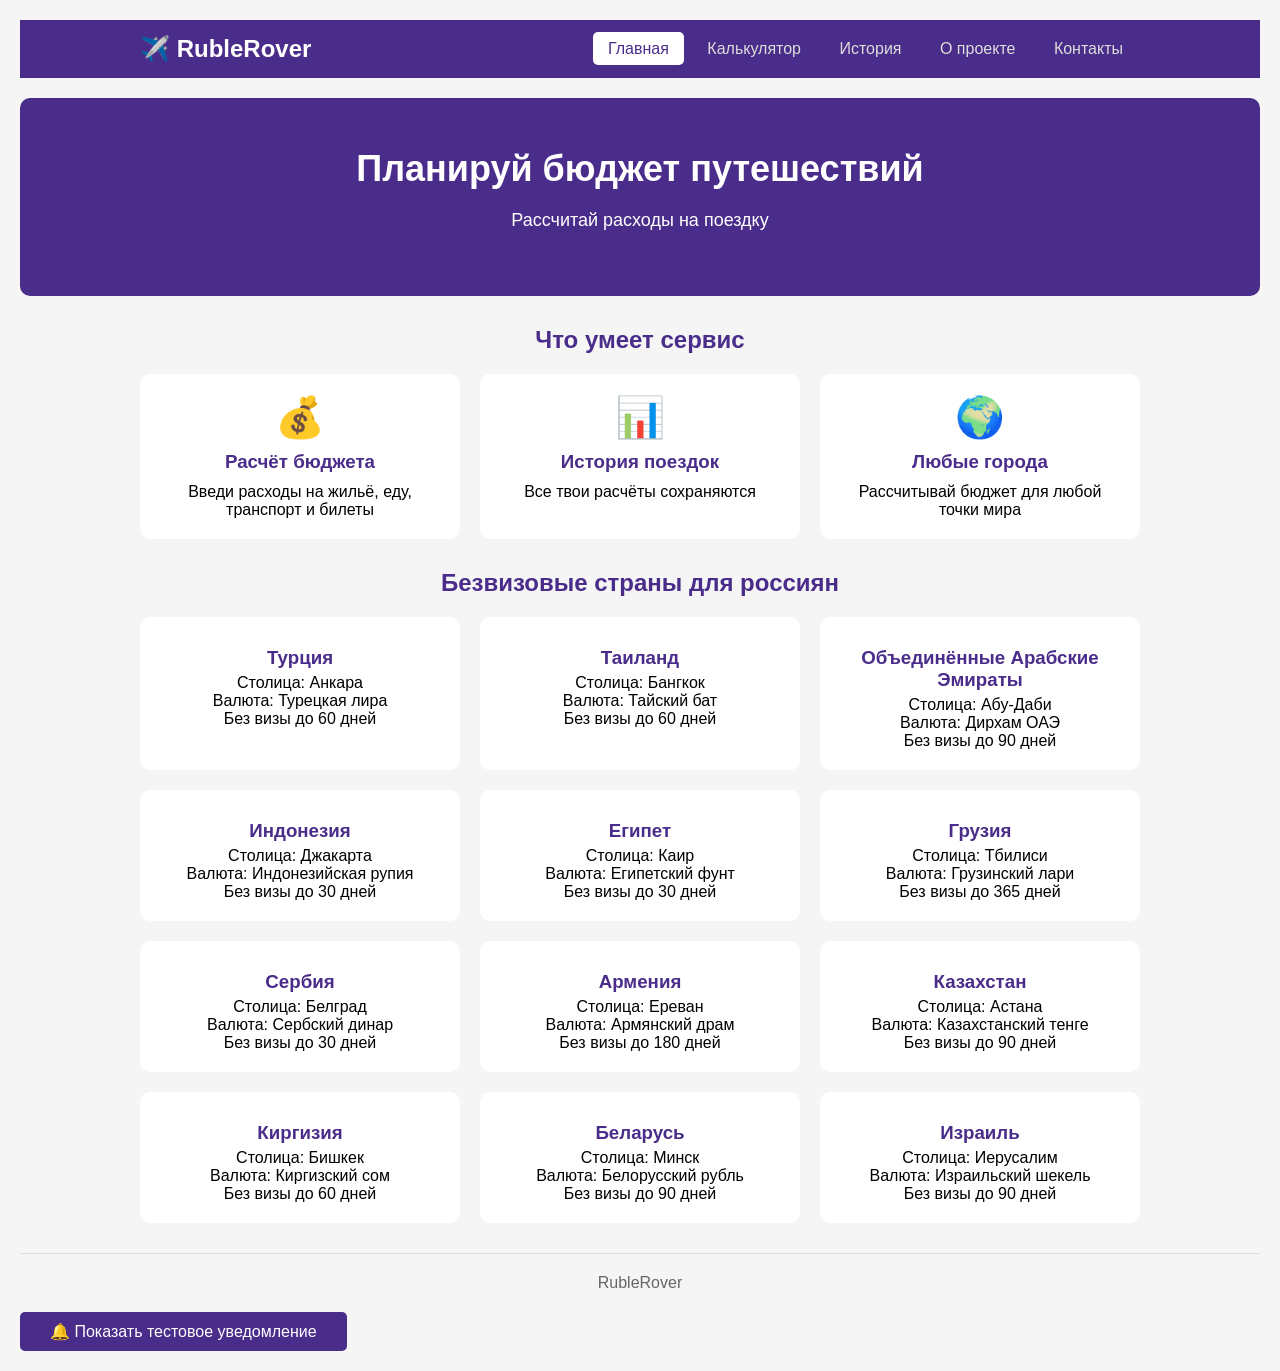
==== commit 15cfabfc: "Add files via upload" ====
--- a/index.html
+++ b/index.html
@@ -4,9 +4,14 @@
     <meta charset="UTF-8">
     <meta name="viewport" content="width=device-width, initial-scale=1.0">
     <title>RubleRover | Главная</title>
+    <link rel="manifest" href="manifest.json">
     <link rel="stylesheet" href="style.css">
 </head>
 <body>
+<!-- Кнопка установки приложения -->
+<button id="installButton" style="display:none; position:fixed; bottom:20px; right:20px; padding:14px 28px; background:#4a2c8a; color:white; border:none; border-radius:50px; font-size:16px; font-weight:bold; cursor:pointer; box-shadow:0 4px 15px rgba(74,44,138,0.4); z-index:999;">
+    📱 Установить приложение
+</button>
     <header>
         <div class="header-content">
             <div class="logo">✈️ RubleRover</div>
@@ -127,5 +132,106 @@
     <footer>
         <p> RubleRover</p>
     </footer>
+
+    <script>
+        let deferredPrompt;
+
+        window.addEventListener('beforeinstallprompt', (e) => {
+            // Предотвращаем стандартное предложение браузера
+            e.preventDefault();
+            // Сохраняем событие
+            deferredPrompt = e;
+            
+            // Показываем кнопку
+            const installBtn = document.getElementById('installButton');
+            installBtn.style.display = 'block';
+        });
+
+        // Обработчик клика по кнопке — теперь он ОТДЕЛЬНО
+        document.getElementById('installButton').addEventListener('click', async () => {
+            if (deferredPrompt) {
+                // Показываем диалог установки
+                deferredPrompt.prompt();
+                const result = await deferredPrompt.userChoice;
+                console.log('Результат:', result.outcome);
+                deferredPrompt = null;
+                // Скрываем кнопку после установки
+                document.getElementById('installButton').style.display = 'none';
+            }
+        });
+
+        // Если приложение уже установлено — скрываем кнопку
+        window.addEventListener('appinstalled', () => {
+            document.getElementById('installButton').style.display = 'none';
+        });
+    </script>
+<!-- Кнопка для теста уведомления -->
+<button id="notifyBtn" class="btn">🔔 Показать тестовое уведомление</button>
+
+<script>
+    // Функция запроса разрешения на уведомления
+    function requestNotificationPermission() {
+        if (!("Notification" in window)) {
+            alert("Этот браузер не поддерживает уведомления");
+            return;
+        }
+
+        Notification.requestPermission().then(permission => {
+            if (permission === "granted") {
+                console.log("Разрешение на уведомления получено!");
+                showNotification("✅ Уведомления включены!", "Теперь вы будете получать уведомления от RubleRover");
+            } else {
+                console.log("Разрешение на уведомления отклонено");
+            }
+        });
+    }
+
+    // Функция показа уведомления
+    function showNotification(title, body) {
+        if (!("Notification" in window) || Notification.permission !== "granted") {
+            alert("Сначала разрешите уведомления!");
+            return;
+        }
+
+        const options = {
+            body: body || "Привет от RubleRover!",
+            icon: "/icon-192.png",
+            badge: "/icon-192.png",
+            vibrate: [200, 100, 200],
+            requireInteraction: true, // Не исчезает само
+            data: {
+                url: "/"
+            }
+        };
+
+        navigator.serviceWorker.ready.then(registration => {
+            registration.showNotification(title || "🔔 RubleRover", options);
+        });
+    }
+
+    // Пример: при загрузке страницы предлагаем включить уведомления
+    if ("Notification" in window && Notification.permission === "default") {
+        // Ждём 3 секунды и предлагаем
+        setTimeout(() => {
+            if (confirm("Хотите включить уведомления от RubleRover?")) {
+                requestNotificationPermission();
+            }
+        }, 3000);
+    }
+
+    // Обработчик клика по кнопке (если вы добавили кнопку)
+    document.addEventListener('DOMContentLoaded', function() {
+        const btn = document.getElementById('notifyBtn');
+        if (btn) {
+            btn.addEventListener('click', function() {
+                if (Notification.permission === "granted") {
+                    showNotification("🔔 Тестовое уведомление", "Это уведомление от RubleRover!");
+                } else {
+                    requestNotificationPermission();
+                }
+            });
+        }
+    });
+</script>
 </body>
 </html>
